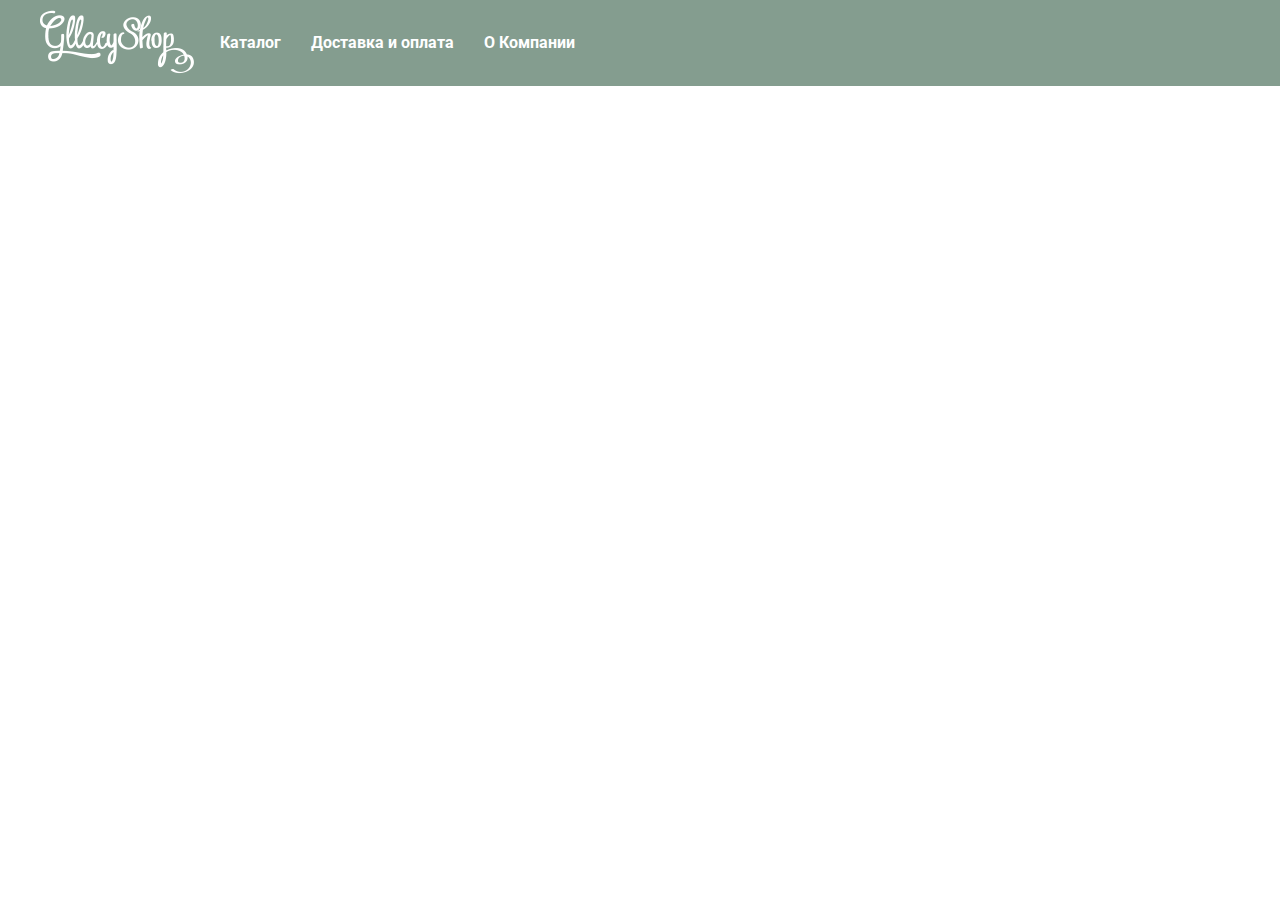
==== index.html @ 0776c91e "Версія 1" ====
<!DOCTYPE html>
<html lang="ru">
<head>
	<meta charset="utf-8">
	<title>HTML Academy: Glacy</title>
	<link href="https://fonts.googleapis.com/css?family=Roboto:400,500,700" rel="stylesheet">
	<link href="css/normalize.css" rel="stylesheet">
	<link rel="stylesheet"  href="css/style.css">
</head>
<body>
	<article class="site-wrapper">
		<h1 class="visually-hidden">Глейси</h1>
		<header class="my-header">
			<div class="container">
				<a class="header-logo">
					<img src="img/logo.png" width="154" height="64" alt="Логотип Glacy">	
				</a>
				<nav class="my-navigation">
					<ul class="site-navigation">
						<li class="navigation-item">
							<a href="">Каталог</a>
						</li>
						<li class="navigation-item">
							<a href="">Доставка и оплата</a>
						</li>
						<li class="navigation-item">
							<a href="">О Компании</a>
						</li>
					</ul>
				</nav>
			</div>				
		</header>
	</article>
</body>
</html>
---- css/style.css ----
body {
	font-family: "Roboto", Arial, sans-serif; 
	font-size: 16px;
	line-height: 22px;
	font-weight: 400;
}
a {
	text-decoration: none;
}
button {
	border: none;
	background: none;
	cursor: pointer;
}
.visually-hidden:not(:focus):not(:active),
input[type="checkbox"].visually-hidden,
input[type="radio"].visually-hidden {
	position: absolute;
	width: 1px;
	height: 1px;
	margin: -1px;
	border: 0;
	padding: 0;
	white-space: nowrap;
	-webkit-clip-path: inset(100%);
	      clip-path: inset(100%);
	clip: rect(0 0 0 0);
	overflow: hidden;
}
.container {
	margin: 0 auto;
	padding: 0 27px;
	max-width: 1200px;
}
.site-wrapper {
	background-color: #849d8f;
	min-width: 1200px
}
.my-header .container {
	position: relative;
	padding: 32px 0;
}
.header-logo img {
	position: absolute;
	left: 0;
	top: 10px;
}
.my-navigation .site-navigation {
	display: flex;
	list-style: none;
	margin: 0;
	margin-left: 180px;
	padding: 0;
}
.navigation-item a {
	font-size: 16px;
	line-height: 18px;
	font-weight: 700;
	color: #ffffff;
}
.navigation-item:not(:last-child) a{
	margin-right: 30px;
}
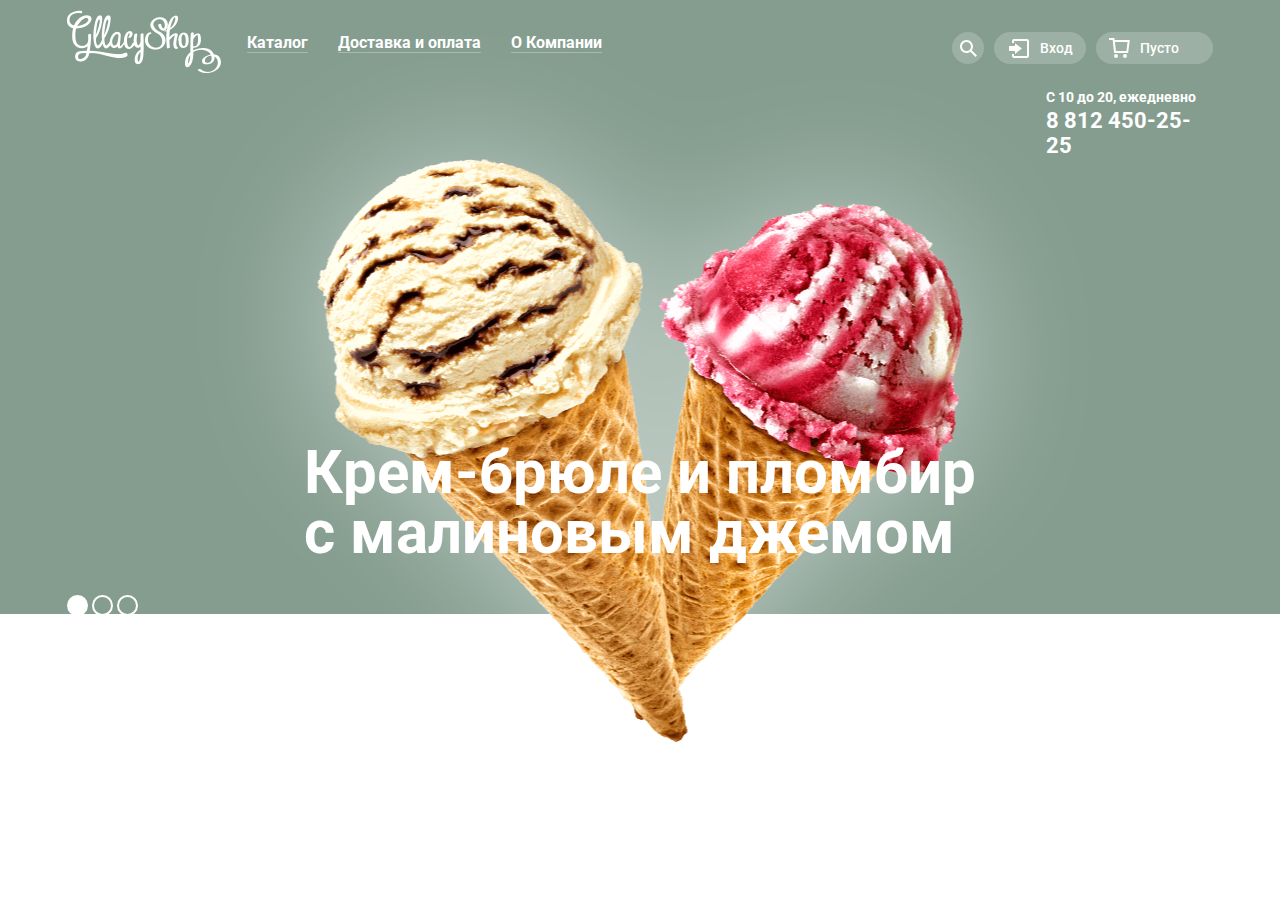
==== commit efaa49b3: "Версія 8" ====
--- a/index.html
+++ b/index.html
@@ -2,23 +2,58 @@
 <html lang="ru">
 <head>
 	<meta charset="utf-8">
-	<title>HTML Academy: Glacy</title>
+	<title>HTML Academy: Gllacy</title>
 	<link href="https://fonts.googleapis.com/css?family=Roboto:400,500,700" rel="stylesheet">
 	<link href="css/normalize.css" rel="stylesheet">
 	<link rel="stylesheet"  href="css/style.css">
 </head>
 <body>
+	<input class="visually-hidden" type="radio" id="slider-1" name="switch" checked="">
+	<input class="visually-hidden" type="radio" id="slider-2" name="switch">
+	<input class="visually-hidden" type="radio" id="slider-3" name="switch">
+	<div class="slider-switches">
+		<div class="container">
+			<div class="wrapper">
+				<div class="slider-controls">
+					<label class="slider-controls-item slider-controls-item-1" for="slider-1">
+					<span class="visually-hidden">Первый</span>	
+					</label>
+					<label class="slider-controls-item slider-controls-item-2" for="slider-2">
+					<span class="visually-hidden">Второй</span>	
+					</label>
+					<label class="slider-controls-item slider-controls-item-3" for="slider-3">
+					<span class="visually-hidden">Третий</span>	
+					</label>
+				</div>
+			</div>
+		</div>
+	</div>
 	<article class="site-wrapper">
 		<h1 class="visually-hidden">Глейси</h1>
 		<header class="my-header">
 			<div class="container">
 				<a class="header-logo">
-					<img src="img/logo.png" width="154" height="64" alt="Логотип Glacy">	
+					<img src="img/logo.png" width="154" height="64" alt="Логотип Gllacy">	
 				</a>
 				<nav class="my-navigation">
 					<ul class="site-navigation">
 						<li class="navigation-item">
 							<a href="">Каталог</a>
+							<ul class="sub-menu">
+								<li class="sub-menu-title">Новинки</li>
+								<li>
+									<a href="">Сливочное</a>
+								</li>
+								<li>
+									<a href="">Щербеты</a>
+								</li>
+								<li>
+									<a href="">Фруктовый лед</a>
+								</li>
+								<li>
+									<a href="">Мелорин</a>
+								</li>
+							</ul>
 						</li>
 						<li class="navigation-item">
 							<a href="">Доставка и оплата</a>
@@ -28,6 +63,81 @@
 						</li>
 					</ul>
 				</nav>
+				<div class="search">
+					<button class="search-button">
+						<svg x="0px" y="0px" width="17px" height="17px" viewBox="0 0 17 17" enable-background="new 0 0 17 17" xml:space="preserve">
+							<g>
+								<path fill="#FFFFFF" d="M16.958,15.527L11.75,10.32C12.533,9.247,13,7.93,13,6.5C13,2.91,10.09,0,6.5,0S0,2.91,0,6.5
+								S2.91,13,6.5,13c1.438,0,2.763-0.473,3.839-1.263l5.205,5.204L16.958,15.527z M6.5,11C4.019,11,2,8.981,2,6.5S4.019,2,6.5,2
+								S11,4.019,11,6.5S8.981,11,6.5,11z"/>
+							</g>
+						</svg>
+					</button>
+					<form class="search-form" action="https://echo.htmlacademy.ru" method="post">
+						<input type="search" name="search" id="search" placeholder="Что ищем?">
+					</form>	
+				</div>
+				<div class="user-enter">
+					<button class="enter-button">
+						<svg x="0px" y="0px" width="21px" height="19px" viewBox="0 0 21 19" enable-background="new 0 0 21 19" xml:space="preserve">
+							<polygon fill="#FFFFFF" points="6,14.875 12.917,9.5 6,4.125 6,7.042 -0.042,7.042 -0.042,11.959 6,11.959"/>
+							<path fill="#FFFFFF" d="M18,0H5C3.9,0,3,0.9,3,2v2h2V2h13v15H5v-2H3v2c0,1.1,0.9,2,2,2h13c1.1,0,2-0.9,2-2V2C20,0.9,19.1,0,18,0z"/>
+						</svg>
+						<span>Вход</span>
+					</button>
+					<form class="enter-form" action="https://echo.htmlacademy.ru" method="post">
+						<p class="form-item">
+							<input type="text" name="user-email" id="user-email" required="">
+							<label for="user-email">Электронная почта</label>
+						</p>
+						<p class="form-item">
+							<input type="password" name="user-password" id="user-password" required="">
+							<label for="user-password">Пароль</label>
+						</p>
+						<div class="authorization">
+							<button type="submit">Войти</button>
+							<p class="auxiliary-links">
+								<a href="">Забыли пароль?</a>
+								<a href="">Новая регистрация</a>
+							</p>
+						</div>
+					</form>
+				</div>
+				<div class="basket">
+					<button>
+						<svg  x="0px" y="0px" width="21px" height="20px" viewBox="0 0 21 20" enable-background="new 0 0 21 20" xml:space="preserve">
+							<g>
+								<path fill="#FFFFFF" d="M5.657,2.031L5.422,0H0v2h3.64l1.5,13h13.988l1.699-12.969H5.657z M17.372,13H6.922L5.888,4.031h12.66
+									L17.372,13z"/>
+								<circle fill="#FFFFFF" cx="6.984" cy="18" r="2"/>
+								<circle fill="#FFFFFF" cx="15.984" cy="18" r="2"/>
+							</g>
+						</svg>
+						<span>Пусто</span>
+					</button>
+				</div>
+			</div>
+			<div class="slider">
+				<div class="container">
+					<ul class="slider-list">
+						<li class="slider-item">
+							<div class="contacts">
+								<p>С 10 до 20, ежедневно</p>
+								<span>8 812 450-25-25</span>
+							</div>
+							<img src="img/ice-1.png" width="647" height="584" alt="Мороженое">
+							<h2>
+								Крем-брюле и пломбир с малиновым джемом
+							</h2>
+						</li>
+						<li class="slider-item">
+							
+						</li>
+						<li class="slider-item">
+							
+						</li>
+					</ul>
+				</div>
 			</div>				
 		</header>
 	</article>
--- a/css/style.css
+++ b/css/style.css
@@ -8,9 +8,13 @@
 	text-decoration: none;
 }
 button {
+	font-family: "Roboto", Arial, sans-serif;
 	border: none;
 	background: none;
 	cursor: pointer;
+}
+input {
+	font-family: "Roboto", Arial, sans-serif;
 }
 .visually-hidden:not(:focus):not(:active),
 input[type="checkbox"].visually-hidden,
@@ -28,8 +32,10 @@
 	overflow: hidden;
 }
 .container {
+	position: relative;
 	margin: 0 auto;
 	padding: 0 27px;
+	box-sizing: border-box;
 	max-width: 1200px;
 }
 .site-wrapper {
@@ -37,12 +43,13 @@
 	min-width: 1200px
 }
 .my-header .container {
-	position: relative;
-	padding: 32px 0;
+	display: flex;
+	position: relative;
+	padding-top: 32px;
 }
 .header-logo img {
 	position: absolute;
-	left: 0;
+	left: 27px;
 	top: 10px;
 }
 .my-navigation .site-navigation {
@@ -52,12 +59,408 @@
 	margin-left: 180px;
 	padding: 0;
 }
-.navigation-item a {
+ .site-navigation .navigation-item {
+ 	position: relative;
+ 	padding-bottom: 10px;
+ } 
+.navigation-item > a {
 	font-size: 16px;
 	line-height: 18px;
 	font-weight: 700;
 	color: #ffffff;
-}
-.navigation-item:not(:last-child) a{
+	border-bottom: 1px solid #a5baae
+}
+.navigation-item > a.active {
+	border-bottom: none;
+}
+.navigation-item:not(:last-child) a {
 	margin-right: 30px;
+}
+.navigation-item:hover > a {
+	padding: 5px;
+	color: #333333;
+	background-color: #f7f6f3;
+	border-radius: 15px;
+	border: none;
+}
+.navigation-item:not(:last-child):hover a,
+.navigation-item:not(:last-child):active a  {
+	margin-right: 20px;
+}
+.navigation-item > a:active {
+	padding: 5px;
+	color: #333333;
+	background-color: #f7f6f3;
+	border-radius: 15px;
+	box-shadow: inset 0 2px 0 0 #696969;
+} 
+.navigation-item  a.active {
+	color: #ffffff;
+	background-color: #d07058;
+	border-radius: 15px;
+	padding: 5px;	
+}
+.site-navigation .navigation-item:hover .sub-menu {
+	display: block;
+}
+.my-navigation .sub-menu {
+	display: none;
+	position: absolute;
+    left: -18px;
+    top: 30px;
+	margin: 0;
+	padding: 13px 0;
+	box-sizing: border-box;
+	font-size: 14px;
+	line-height: 16px;
+	list-style: none;
+	width: 144px;
+	background-color: #f8f7f4;
+	border-radius: 5px;
+	box-shadow: 0 20px 20px 0 rgba(0, 0, 0, 0.4);
+	z-index: 2;
+}
+.my-navigation .sub-menu-title {
+	margin: 0 6px;
+	padding-left: 15px;
+	padding-bottom: 12px;
+	font-weight: 700;
+	border-bottom: 1px solid #d1d0ce;
+}
+.my-navigation .sub-menu a {
+	display: block;
+	margin: 0;
+	padding: 6px 0 6px 21px;
+	color: #000000;
+}
+.sub-menu li:not(.sub-menu-title):hover {
+	background-color: #fbded7;
+}
+.sub-menu li:not(.sub-menu-title):active {
+	background-color: #f6b5a5;
+}
+.sub-menu li.active,
+.sub-menu li.active:hover,
+.sub-menu li.active:active {
+	background-color: #d07058;
+	border-bottom: none;
+}
+.navigation-item:not(:last-child) a.active{
+	margin-right: 25px;
+	margin-left: -5px;
+}
+.sub-menu .active a {
+	color: #ffffff;
+}
+.my-header .search {
+	margin-left: auto;
+	position: relative;
+	padding-left: 15px;
+	padding-bottom: 10px;
+	cursor: pointer;
+}
+.search .search-button {
+	display: flex;
+	width: 32px;
+	height: 32px;
+    background-color: rgba(255, 255, 255, 0.2);
+	border-radius: 50%;
+	cursor: pointer;
+}
+.search:hover .search-button {
+	background-color: #f8f7f4;
+}
+.search-button svg {
+	display: block;
+	margin: auto;
+}
+.search:hover path {
+	fill: #000000;
+}
+.search .search-form {
+	display: none;
+	position: absolute;
+    top: 36px;
+    left: -294px;
+	width: 341px;
+	padding: 20px 15px;
+	box-sizing: border-box;
+	background-color: #f8f7f4;
+	border-radius: 5px;
+	box-shadow: 0 20px 20px 0 rgba(0, 0, 0, 0.4);
+	z-index: 2;
+}
+.search-form input {
+	font-family: "Roboto", Arial, sans-serif; 
+	font-size: 14px;
+	line-height: 24px;
+	font-weight: 400;
+	width: 100%;
+	height: 44px;
+	padding: 0 15px;
+	border: 1px solid #d3d3d2;
+	border-radius: 5px;
+}
+.search:hover .search-form {
+	display: block;
+}
+.my-header .user-enter {
+	position: relative;
+	margin-left: 10px;
+}
+.user-enter .enter-button {
+	padding: 0;
+	margin: 0;
+	padding-left: 37px;
+	padding-right: 5px;
+	box-sizing: border-box;
+	min-width: 92px;
+	max-width: 180px;
+	min-height: 32px;
+    background-color: rgba(255, 255, 255, 0.2);
+	border-radius: 20px; 
+	position: relative;
+}
+.enter-button svg {
+	position: absolute;
+	top: 7px;
+	left: 15px;
+}
+.enter-button span {
+	display: block;
+	font-size: 14px;
+	line-height: 16px;
+	font-weight: 500;
+	color: #ffffff;
+}
+.user-enter:hover .enter-button {
+	background-color: #f8f7f4;
+}
+.user-enter:hover path,
+.user-enter:hover polygon {
+	fill: #000000;
+}
+.user-enter:hover span {
+	color: #000000;
+}
+.user-enter .enter-form {
+	display: none;
+	width: 277px;
+	padding: 20px 17px 20px 19px;
+	box-sizing: border-box;
+	background-color: #f8f7f4;
+	border-radius: 5px;
+	box-shadow: 0 20px 20px 0 rgba(0, 0, 0, 0.4);
+	position: absolute;
+	top: 36px;
+    left: -185px;
+    z-index: 2;
+}
+.user-enter:hover .enter-form {
+	display: block;
+}
+.enter-form label,
+.enter-form input {
+	font-family: "Roboto", Arial, sans-serif; 
+	font-size: 14px;
+	line-height: 24px;
+	font-weight: 400;
+}
+.enter-form .form-item {
+	position: relative;
+	margin: 0;
+}
+.enter-form input {
+	width: 100%;
+	height: 44px;
+	padding-left: 15px;
+	padding-right: 10px;
+	box-sizing: border-box;
+	border: 1px solid #d3d3d2;
+	border-radius: 5px;
+}
+.enter-form .box {
+	position: relative;
+}
+.form-item label {
+	position: absolute;
+	color: #999999;
+	top: 10px;
+	left: 15px;
+	transition: 0.2s ease all;
+}
+.user-enter input:focus +  label,
+.user-enter input:valid +  label {
+	transform: translateY(-32px);
+	font-size: 12px;
+	color: #485798;
+}
+.enter-form input[type="text"] {
+	margin-bottom: 20px;
+}
+.enter-form .authorization {
+	display: flex;
+	justify-content: space-between;
+	flex-wrap: wrap;
+	margin-top: 20px;
+}
+.authorization button {
+	min-width: 100px;
+	padding: 11px 5px;
+	font-size: 18px;
+	line-height: 24px;
+	font-weight: 700;
+	color: #ffffff;
+	background-image:
+		linear-gradient(90deg, rgb(231,74,53) 0%, rgb(242,104,67) 100%);
+	border-radius: 25px;	
+}
+.authorization button:hover {
+	background-image: none;
+	background-color: #ed715f;
+	box-shadow: inset 0px -2px 0px 0px #ac1000;
+}
+.authorization button:active {
+	background-image: 
+		linear-gradient( 90deg, rgb(242,104,67) 0%, rgb(231,74,53) 100%);
+		box-shadow: inset 0px 2px 0px 0px #ac1000;
+}
+.authorization .auxiliary-links {
+	margin: 0;
+	margin-left: 5px;
+	display: flex;
+	flex-direction: column;
+	align-self: center;
+}
+.auxiliary-links a {
+	display: block;
+	align-self: center;
+	font-size: 13px;
+	line-height: 15px;
+	color: #323232;
+	border-bottom: 1px solid #b2b2b2;
+}
+.auxiliary-links a:first-child {
+	margin-bottom: 9px;
+	margin-right: 17px;
+}
+.auxiliary-links a:hover,
+.auxiliary-links a:active {
+	color: #e84d37;
+	border-color: #f9cdc4;
+}
+.my-header .basket {
+	margin-left: 10px;
+}
+.basket button {
+	position: relative;
+	min-width: 117px;
+	padding: 8px 0;
+	padding-left: 10px;
+	background-color: rgba(255, 255, 255, 0.2);
+	border-radius: 20px;
+	font-size: 14px;
+	font-weight: 500;
+	color: #ffffff;
+	line-height: 16px;
+}
+.basket:hover button {
+	background-color: #ffffff;
+	color: #000000;
+}
+.basket svg {
+	position: absolute;
+	top: 6px;
+    left: 13px;
+}
+.basket:hover path,
+.basket:hover circle {
+	fill: #000000;
+}
+.slider-switches {
+	position: relative;
+}
+.slider-switches .wrapper {
+	position: absolute;
+	top: 595px;
+	z-index: 2;
+}
+.slider-controls label {
+	position: relative;
+	display: inline-block;
+	width: 21px;
+	height: 21px;
+	border: 2px solid #ffffff;
+	box-sizing: border-box;
+	border-radius: 50%;
+	cursor: pointer;
+}
+#slider-1:checked ~ .slider-switches .slider-controls-item-1 {
+	background-color: #ffffff;
+}
+#slider-2:checked ~ .slider-switches .slider-controls-item-2 {
+	background-color: #ffffff;
+}
+#slider-3:checked ~ .slider-switches .slider-controls-item-3 {
+	background-color: #ffffff;
+}
+#slider-2:checked  ~ .site-wrapper {
+	background-color: #8d9bab;
+}
+#slider-3:checked  ~ .site-wrapper {
+	background-color: #a7958e;
+}
+.my-header .slider {
+	min-height: 540px;
+}
+.slider .container {
+	padding-top: 0;
+	padding-bottom: 0;
+}
+.slider .slider-list {
+	padding: 0;
+	list-style: none;
+}
+ .slider-list .slider-item {
+ 	display: none;
+ 	position: relative;
+ 	width: 1146px; 
+}
+ #slider-1:checked ~ .site-wrapper .slider-item {
+	display: block;
+}
+.slider-item .contacts {
+	width: 167px;
+	margin-left: auto;
+}
+.contacts p {
+	margin: 0;
+	margin-bottom: 5px;
+	font-size: 14px;
+	line-height: 14px;
+	color: #ffffff;
+	font-weight: 700;
+}
+.contacts span {
+	font-size: 22px;
+	line-height: 24px;
+	color: #ffffff;
+	font-weight: 700;
+}
+.slider-item img {
+	position: absolute;
+    left: 50%;
+    transform: translateX(-50%);
+    filter: drop-shadow(0 0 70px rgba(255, 255, 255, 0.5));
+    z-index: 1;
+}
+.slider-item h2 {
+    position: absolute;
+    top: 303px;
+    padding: 0 237px;
+    font-size: 60px;
+    line-height: 60px;
+    font-weight: 700;
+    color: #ffffff;
+    z-index: 2;
 }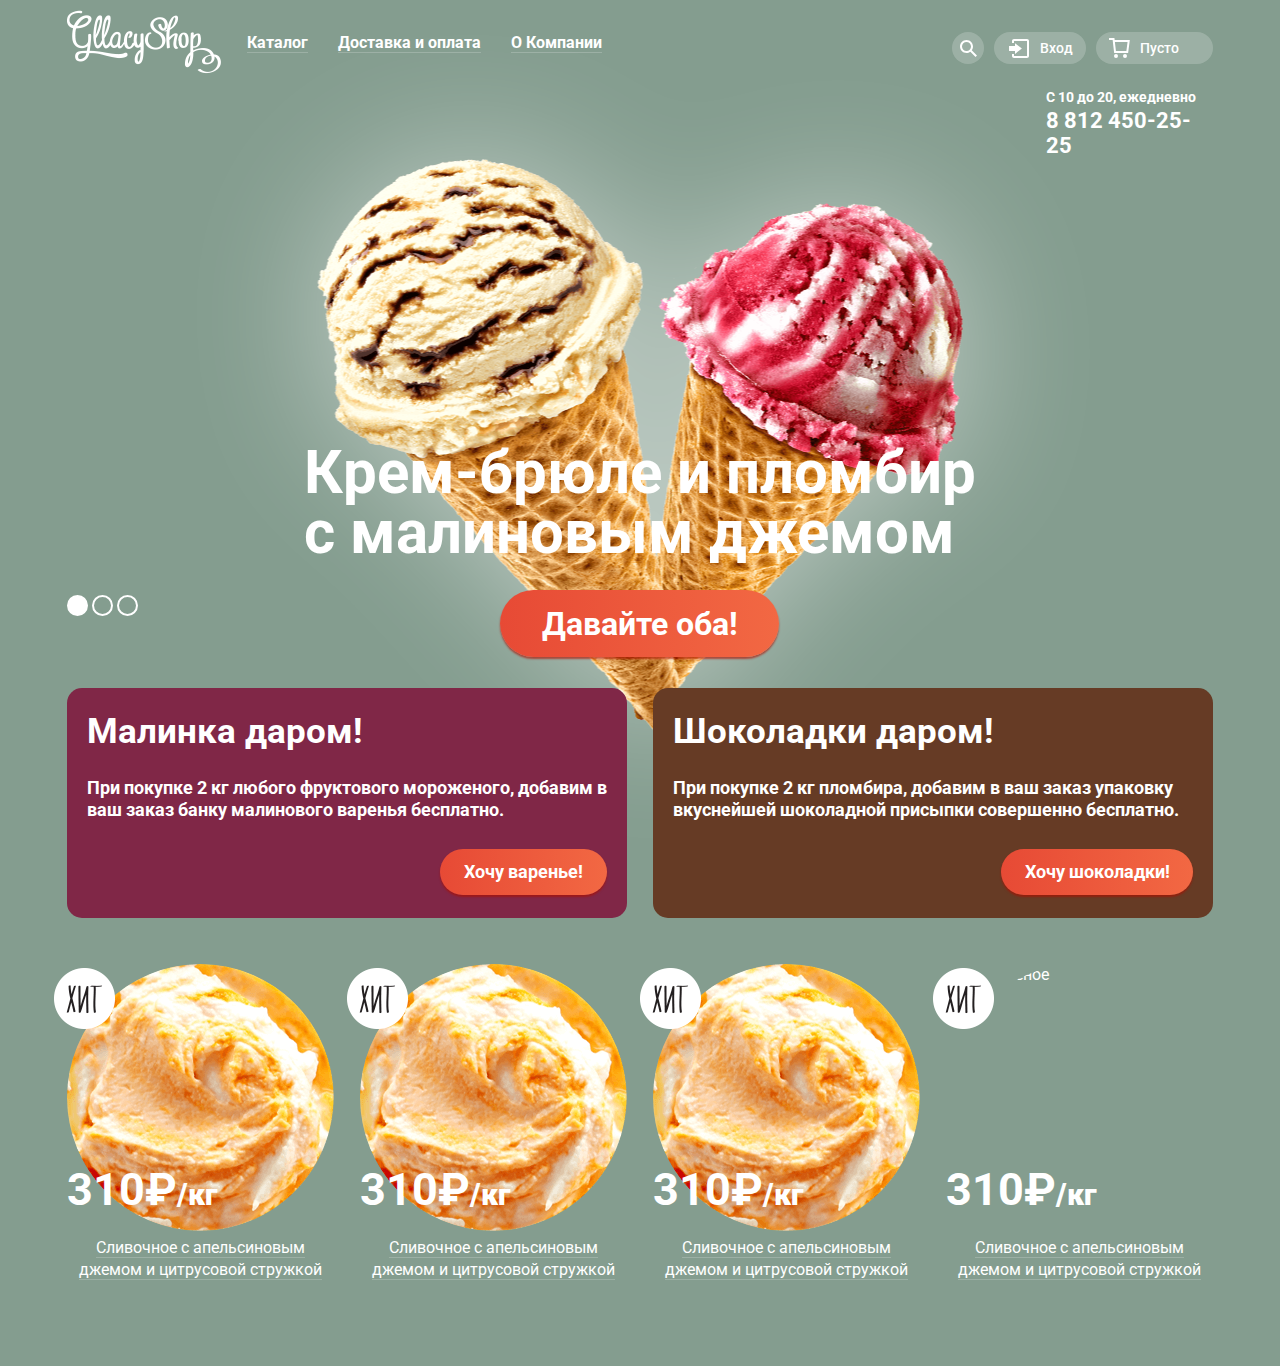
==== commit 9e3aaf50: "Версія 10" ====
--- a/index.html
+++ b/index.html
@@ -129,17 +129,102 @@
 							<h2>
 								Крем-брюле и пломбир с малиновым джемом
 							</h2>
+							<a href="">Давайте оба!</a>
 						</li>
 						<li class="slider-item">
-							
+							<div class="contacts">
+								<p>С 10 до 20, ежедневно</p>
+								<span>8 812 450-25-25</span>
+							</div>
+							<img src="img/ice-2.png" width="644" height="582" alt="Мороженое">
+							<h2>
+								Шоколадный пломбир <span class="title-bottom">и лимонный сорбет</span>
+							</h2>
+							<a href="">Давайте оба!</a>
 						</li>
 						<li class="slider-item">
-							
+							<div class="contacts">
+								<p>С 10 до 20, ежедневно</p>
+								<span>8 812 450-25-25</span>
+							</div>
+							<img src="img/ice-3.png" width="639" height="582" alt="Мороженое">
+							<h2>
+								<span class="title-top">Пломбир с помадкой</span> и клубничный щербет
+							</h2>
+							<a href="">Давайте оба!</a>
 						</li>
 					</ul>
 				</div>
 			</div>				
 		</header>
+		<section class="action">
+			<div class="container">
+				<h2 class="visually-hidden">Акционные предложения</h2>
+				<ul class="action-list">
+					<li class="action-item">
+						<h3>Малинка даром!</h3>
+						<p>
+							При покупке 2 кг любого фруктового мороженого, добавим в ваш заказ банку малинового варенья бесплатно.
+						</p>
+						<a href="">Хочу варенье!</a>
+					</li>
+					<li class="action-item">
+						<h3>Шоколадки даром!</h3>
+						<p>
+							При покупке 2 кг пломбира, добавим в ваш заказ упаковку вкуснейшей шоколадной присыпки совершенно бесплатно.
+						</p>
+						<a href="">Хочу шоколадки!</a>
+					</li>
+				</ul>
+			</div>
+		</section>
+		<section class="popular-goods">
+			<div class="container">
+				<h2 class="visually-hidden">Наиболее популярное мороженое</h2>
+				<ul class="ice-list">
+					<li class="ice-item">
+						<div class="ice-item-container hit">
+							<img src="img/ice-cream-1.png" width="267" height="267" alt="Мороженое">
+							<span class="ice-priсe">310&#8381;<b>/кг</b></span>
+							<div class="ice-description">
+								<a href="">Сливочное с апельсиновым джемом и цитрусовой стружкой</a>
+							</div>
+							<a class="fast-browsing" href="">Быстрый просмотр</a>
+						</div>
+					</li>
+					<li class="ice-item">
+						<div class="ice-item-container hit">
+							<img src="img/ice-cream-1.png" width="267" height="267" alt="Мороженое">
+							<span class="ice-priсe">310&#8381;<b>/кг</b></span>
+							<div class="ice-description">
+								<a href="">Сливочное с апельсиновым джемом и цитрусовой стружкой</a>
+							</div>
+							<a class="fast-browsing" href="">Быстрый просмотр</a>
+						</div>
+					</li>
+					<li class="ice-item">
+						<div class="ice-item-container hit">
+							<img src="img/ice-cream-1.png" width="267" height="267" alt="Мороженое">
+							<span class="ice-priсe">310&#8381;<b>/кг</b></span>
+							<div class="ice-description">
+								<a href="">Сливочное с апельсиновым джемом и цитрусовой стружкой</a>
+							</div>
+							<a class="fast-browsing" href="">Быстрый просмотр</a>
+						</div>
+					</li>
+					<li class="ice-item">
+						<div class="ice-item-container hit">
+							<img src="img/you.jpg" width="267" height="267" alt="Мороженое">
+							<span class="ice-priсe">310&#8381;<b>/кг</b></span>
+							<div class="ice-description">
+								<a href="">Сливочное с апельсиновым джемом и цитрусовой стружкой</a>
+							</div>
+							<a class="fast-browsing" href="">Быстрый просмотр</a>
+						</div>
+					</li>
+				</ul>
+			</div>
+		</section>
 	</article>
 </body>
 </html>--- a/css/style.css
+++ b/css/style.css
@@ -68,7 +68,7 @@
 	line-height: 18px;
 	font-weight: 700;
 	color: #ffffff;
-	border-bottom: 1px solid #a5baae
+	border-bottom: 1px solid rgba(255, 255, 255, 0.2);
 }
 .navigation-item > a.active {
 	border-bottom: none;
@@ -311,8 +311,7 @@
 	line-height: 24px;
 	font-weight: 700;
 	color: #ffffff;
-	background-image:
-		linear-gradient(90deg, rgb(231,74,53) 0%, rgb(242,104,67) 100%);
+	background-image: linear-gradient(90deg, rgb(231,74,53) 0%, rgb(242,104,67) 100%);
 	border-radius: 25px;	
 }
 .authorization button:hover {
@@ -321,9 +320,8 @@
 	box-shadow: inset 0px -2px 0px 0px #ac1000;
 }
 .authorization button:active {
-	background-image: 
-		linear-gradient( 90deg, rgb(242,104,67) 0%, rgb(231,74,53) 100%);
-		box-shadow: inset 0px 2px 0px 0px #ac1000;
+	background-image: linear-gradient( 90deg, rgb(242,104,67) 0%, rgb(231,74,53) 100%);
+	box-shadow: inset 0px 2px 0px 0px #ac1000;
 }
 .authorization .auxiliary-links {
 	margin: 0;
@@ -395,6 +393,9 @@
 	border-radius: 50%;
 	cursor: pointer;
 }
+.slider-controls label:hover {
+	background-color: rgba(248, 247, 244, 0.4);
+}
 #slider-1:checked ~ .slider-switches .slider-controls-item-1 {
 	background-color: #ffffff;
 }
@@ -426,7 +427,13 @@
  	position: relative;
  	width: 1146px; 
 }
- #slider-1:checked ~ .site-wrapper .slider-item {
+ #slider-1:checked ~ .site-wrapper .slider-item:nth-child(1) {
+	display: block;
+}
+#slider-2:checked ~ .site-wrapper .slider-item:nth-child(2) {
+	display: block;
+}
+#slider-3:checked ~ .site-wrapper .slider-item:nth-child(3) {
 	display: block;
 }
 .slider-item .contacts {
@@ -463,4 +470,198 @@
     font-weight: 700;
     color: #ffffff;
     z-index: 2;
-}+}
+.slider-item a {
+	position: absolute;
+    left: 50%;
+    top: 500px;
+    margin-left: -140px;
+    padding: 11.5px 41.5px;
+    font-size: 32px;
+    line-height: 44px;
+    font-weight: 700;
+    color: #ffffff;
+    background-image: linear-gradient( 90deg, rgb(231,74,53) 0%, rgb(242,104,67) 100%);
+    box-shadow: 0px 2px 2px 0px rgba(172, 16, 0, 0.64);
+    border-radius: 35px;
+    z-index: 2;
+}
+.slider-item a:hover {
+	background-image: none;
+	background-color: #ed715f;
+	box-shadow: inset 0px -2px 0px 0px #ac1000;
+}
+.slider-item a:active {
+	background-image: linear-gradient( 90deg, rgb(242,104,67) 0%, rgb(231,74,53) 100%);
+	box-shadow: inset 0px 2px 0px 0px #ac1000;
+}
+.slider-item:nth-child(2) .title-bottom {
+	padding: 0 38px;
+}
+.slider-item:nth-child(3) .title-top {
+	padding: 0 15px;
+}
+.action .container {
+	position: relative;
+}
+.action .action-list {
+	display: flex;
+	justify-content: space-between;
+	list-style: none;
+	padding: 0;
+	margin: 0;
+	margin-top: 74px;
+}
+.action-list .action-item {
+	width: 560px;
+	min-height: 229px;
+	border-radius: 15px;
+	padding: 23px 20px;
+	box-sizing: border-box;
+	display: flex;
+	flex-direction: column;
+}
+.action-list .action-item:first-child {
+	background-image: url(../img/action-1.jpg);
+	background-color: #802747;
+	background-size: cover;
+	z-index: 2
+}
+.action-list .action-item:last-child {
+	background-image: url(../img/action-2.jpg);
+	background-color: #663b25;
+	background-size: cover;
+	z-index: 2;
+}
+.action-item h3 {
+	margin: 0;
+	font-size: 35px;
+	line-height: 41px;
+	color: #ffffff;
+}
+.action-item p {
+	margin: 0;
+	margin-top: 25px;
+	margin-bottom: 28px;
+	font-size: 18px;
+	line-height: 22px;
+	color: #ffffff;
+	font-weight: 700;
+}
+.action-item a {
+	font-size: 18px;
+	line-height: 24px;
+	font-weight: 700;
+	color: #ffffff;
+	min-width: 120px;
+	max-width: 280px;
+	padding: 11px 23.5px;
+	background-image: linear-gradient(90deg, rgb(231,74,53) 0%, rgb(242,104,67) 100%);
+	box-shadow: 0px 2px 2px 0px rgba(172, 16, 0, 0.64);
+	border-radius: 25px;
+	align-self: flex-end;
+}
+.action-item a:hover {
+	background-image: none;
+	background-color: #ed715f;
+	box-shadow: inset 0px -2px 0px 0px #ac1000;
+}
+.action-item a:active {
+	background-image: linear-gradient( 90deg, rgb(242,104,67) 0%, rgb(231,74,53) 100%);
+	box-shadow: inset 0px 2px 0px 0px #ac1000;
+}
+.popular-goods {
+	margin-top: 40px;
+}
+.popular-goods .ice-list {
+	margin: 0;
+	padding: 0;
+	list-style: none;
+	display: flex;
+	flex-wrap: wrap;
+}
+.ice-list .ice-item {
+	position: relative;
+    width: 267px;
+    min-height: 322px;
+    color: #ffffff;
+}
+.ice-list .ice-item:not(:nth-child(4n+4)) {
+	margin-right: 26px;
+}
+.ice-item .ice-item-container {
+	position: absolute;
+	left: -13px;
+	display: flex;
+	flex-direction: column;
+    width: 293px;
+    min-height: 408px;
+    padding: 0 13px;
+    padding-top: 6px;
+    padding-bottom: 20px;
+    box-sizing: border-box;
+    color: #ffffff;
+    border-radius: 5px;
+    z-index: 2;
+}
+.ice-item .ice-item-container:hover {
+	z-index: 3;
+	background-color: rgba(248, 247, 244, 0.2);
+	box-shadow: 0px 20px 20px 0px rgba(0, 0, 0, 0.4);
+}
+.ice-item-container img {
+	width: 267px;
+	height: 267px;
+	border-radius: 50%;
+}
+.ice-item-container .ice-priсe {
+	display: block;
+	font-size: 45px;
+	line-height: 45px;
+	font-weight: 700;
+	margin-top: -64px;
+}
+.ice-priсe b {
+	font-size: 30px;
+	line-height: 45px;
+}
+.ice-item-container .ice-description {
+	margin-top: 20px;
+	margin-bottom: 15px;
+	text-align: center;
+	color: #ffffff;
+}
+.ice-description a {
+	color: #ffffff;
+	border-bottom: 1px solid rgba(255, 255, 255, 0.2);
+}
+.ice-item-container .fast-browsing {
+	display: none;
+	align-self: center;
+	font-size: 18px;
+	line-height: 24px;
+	font-weight: 700;
+	max-width: 250px;
+	padding: 10.5px 16.5px;
+	box-sizing: border-box;
+	color: #ffffff;
+	background-image: linear-gradient(90deg, rgb(231,74,53) 0%, rgb(242,104,67) 100%);
+    box-shadow: 0px 2px 2px 0px rgba(172, 16, 0, 0.64);
+    border-radius: 25px;
+}
+.ice-item-container:hover .fast-browsing {
+	display: block;
+}
+.popular-goods .hit {
+	position: relative;
+}
+.popular-goods .hit::before {
+	content: "";
+	position: absolute;
+	top: 10px;
+	left: 0;
+	width: 70px;
+	height: 70px;
+	background-image: url(../img/hit.png);
+	background-repeat: no-repeat;
+}
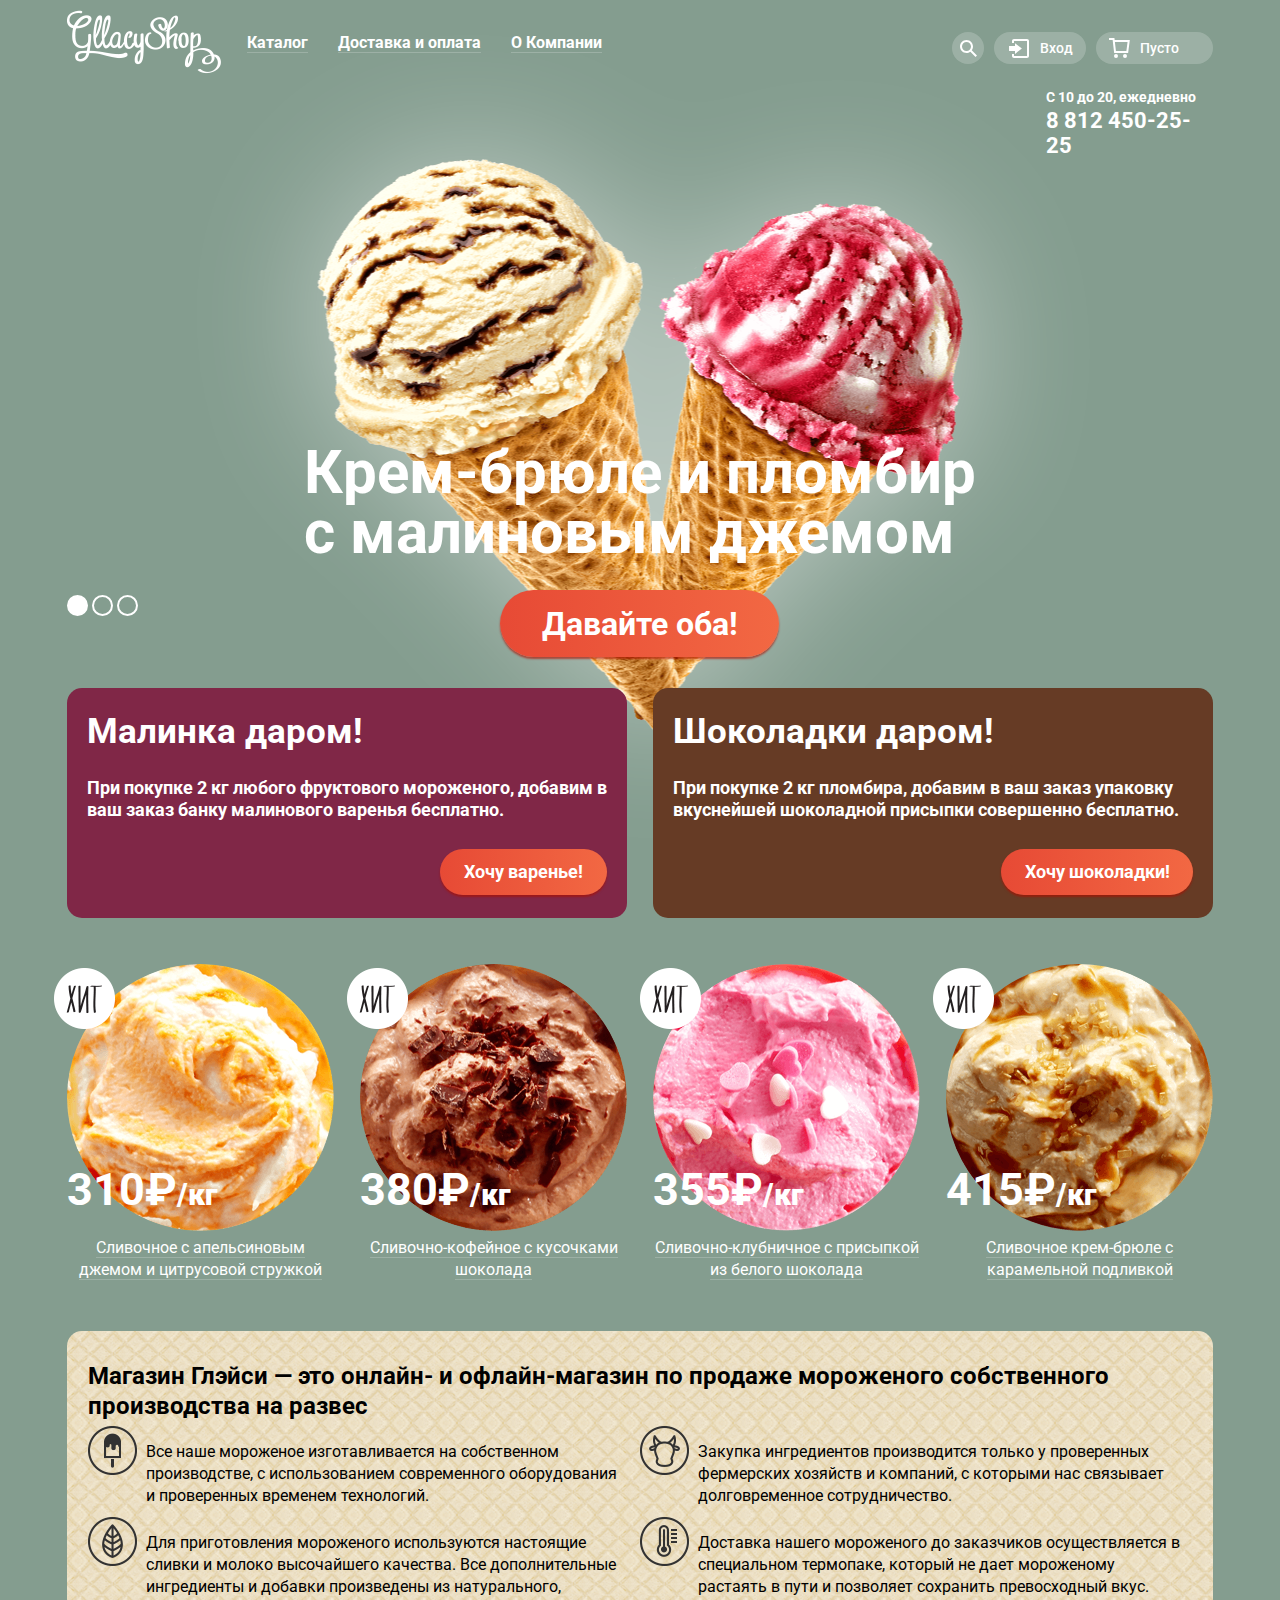
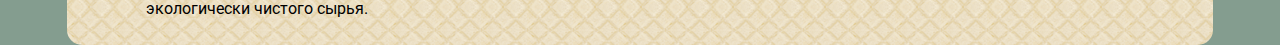
==== commit 999d9475: "Версія 11" ====
--- a/index.html
+++ b/index.html
@@ -187,42 +187,73 @@
 							<img src="img/ice-cream-1.png" width="267" height="267" alt="Мороженое">
 							<span class="ice-priсe">310&#8381;<b>/кг</b></span>
 							<div class="ice-description">
-								<a href="">Сливочное с апельсиновым джемом и цитрусовой стружкой</a>
-							</div>
-							<a class="fast-browsing" href="">Быстрый просмотр</a>
-						</div>
-					</li>
-					<li class="ice-item">
-						<div class="ice-item-container hit">
-							<img src="img/ice-cream-1.png" width="267" height="267" alt="Мороженое">
-							<span class="ice-priсe">310&#8381;<b>/кг</b></span>
-							<div class="ice-description">
-								<a href="">Сливочное с апельсиновым джемом и цитрусовой стружкой</a>
-							</div>
-							<a class="fast-browsing" href="">Быстрый просмотр</a>
-						</div>
-					</li>
-					<li class="ice-item">
-						<div class="ice-item-container hit">
-							<img src="img/ice-cream-1.png" width="267" height="267" alt="Мороженое">
-							<span class="ice-priсe">310&#8381;<b>/кг</b></span>
-							<div class="ice-description">
-								<a href="">Сливочное с апельсиновым джемом и цитрусовой стружкой</a>
-							</div>
-							<a class="fast-browsing" href="">Быстрый просмотр</a>
-						</div>
-					</li>
-					<li class="ice-item">
-						<div class="ice-item-container hit">
-							<img src="img/you.jpg" width="267" height="267" alt="Мороженое">
-							<span class="ice-priсe">310&#8381;<b>/кг</b></span>
-							<div class="ice-description">
-								<a href="">Сливочное с апельсиновым джемом и цитрусовой стружкой</a>
+								<a href="">
+									Сливочное с апельсиновым джемом и цитрусовой стружкой
+								</a>
+							</div>
+							<a class="fast-browsing" href="">Быстрый просмотр</a>
+						</div>
+					</li>
+					<li class="ice-item">
+						<div class="ice-item-container hit">
+							<img src="img/ice-cream-2.png" width="267" height="267" alt="Мороженое">
+							<span class="ice-priсe">380&#8381;<b>/кг</b></span>
+							<div class="ice-description">
+								<a href="">
+									Сливочно-кофейное с кусочками шоколада
+								</a>
+							</div>
+							<a class="fast-browsing" href="">Быстрый просмотр</a>
+						</div>
+					</li>
+					<li class="ice-item">
+						<div class="ice-item-container hit">
+							<img src="img/ice-cream-3.png" width="267" height="267" alt="Мороженое">
+							<span class="ice-priсe">355&#8381;<b>/кг</b></span>
+							<div class="ice-description">
+								<a href="">
+									Сливочно-клубничное с присыпкой из белого шоколада
+								</a>
+							</div>
+							<a class="fast-browsing" href="">Быстрый просмотр</a>
+						</div>
+					</li>
+					<li class="ice-item">
+						<div class="ice-item-container hit">
+							<img src="img/ice-cream-4.png" width="267" height="267" alt="Мороженое">
+							<span class="ice-priсe">415&#8381;<b>/кг</b></span>
+							<div class="ice-description">
+								<a href="">
+									Сливочное крем-брюле с карамельной подливкой
+								</a>
 							</div>
 							<a class="fast-browsing" href="">Быстрый просмотр</a>
 						</div>
 					</li>
 				</ul>
+			</div>
+		</section>
+		<section class="about-us">
+			<div class="container">
+				<div class="about-us-wpapper">
+					<h2>
+						Магазин Глэйси — это онлайн- и офлайн-магазин по продаже мороженого собственного производства на развес
+					</h2>
+					<div class="about-us-description">
+						<p>
+							Все наше мороженое изготавливается на собственном производстве, с использованием современного оборудования и проверенных временем технологий.
+						</p>
+						<p>
+							Закупка ингредиентов  производится только у проверенных фермерских хозяйств и компаний, с которыми нас связывает долговременное сотрудничество.
+						</p>
+						<p>
+							Для приготовления мороженого используются настоящие сливки и молоко высочайшего качества. Все дополнительные ингредиенты и добавки произведены из натурального, экологически чистого сырья. 
+						</p>
+						<p>
+							Доставка нашего мороженого до заказчиков осуществляется в специальном термопаке, который не дает мороженому растаять в пути и позволяет сохранить превосходный вкус.
+						</p>
+					</div>
+				</div>
 			</div>
 		</section>
 	</article>
--- a/css/style.css
+++ b/css/style.css
@@ -649,6 +649,15 @@
     box-shadow: 0px 2px 2px 0px rgba(172, 16, 0, 0.64);
     border-radius: 25px;
 }
+.ice-item-container .fast-browsing:hover {
+	background-image: none;
+	background-color: #ed715f;
+	box-shadow: inset 0px -2px 0px 0px #ac1000;
+}
+.ice-item-container .fast-browsing:active {
+	background-image: linear-gradient( 90deg, rgb(242,104,67) 0%, rgb(231,74,53) 100%);
+	box-shadow: inset 0px 2px 0px 0px #ac1000;
+}
 .ice-item-container:hover .fast-browsing {
 	display: block;
 }
@@ -665,3 +674,72 @@
 	background-image: url(../img/hit.png);
 	background-repeat: no-repeat;
 }
+.about-us {
+	margin-top: -35px;
+}
+.about-us .about-us-wpapper {
+	min-height: 310px;
+	padding: 30px 33px 0 21px;
+	box-sizing: border-box;
+	background-color: #e1cea4;
+	background-image: url(../img/pattern-1.png);
+	border-radius: 15px;
+}
+.about-us-wpapper h2 {
+	margin: 0;
+	margin-bottom: 20px;
+	font-size: 24px;
+	line-height: 30px;
+}
+.about-us-wpapper .about-us-description {
+	display: flex;
+	justify-content: space-between;
+	align-items: flex-start;
+	flex-wrap: wrap;
+}
+.about-us-description p {
+	position: relative;
+	width: 540px;
+	margin: 0;
+	margin-bottom: 25px;
+	padding-left: 58px;
+	box-sizing: border-box;
+}
+.about-us-description p:first-child::before {
+	content: "";
+	background-image: url(../img/description-icon-1.png);
+	position: absolute;
+	top: -15px;
+	left: 0;
+	width: 49px;
+	height: 49px;
+}
+.about-us-description p:nth-child(2)::before {
+	content: "";
+	background-image: url(../img/description-icon-2.png);
+	position: absolute;
+	top: -15px;
+	left: 0;
+	width: 49px;
+	height: 49px;
+}
+.about-us-description p:nth-child(3)::before {
+	content: "";
+	background-image: url(../img/description-icon-3.png);
+	position: absolute;
+	top: -15px;
+	left: 0;
+	width: 49px;
+	height: 49px;
+}
+.about-us-description p:last-child::before {
+	content: "";
+	background-image: url(../img/description-icon-4.png);
+	position: absolute;
+	top: -15px;
+	left: 0;
+	width: 49px;
+	height: 49px;
+}
+
+
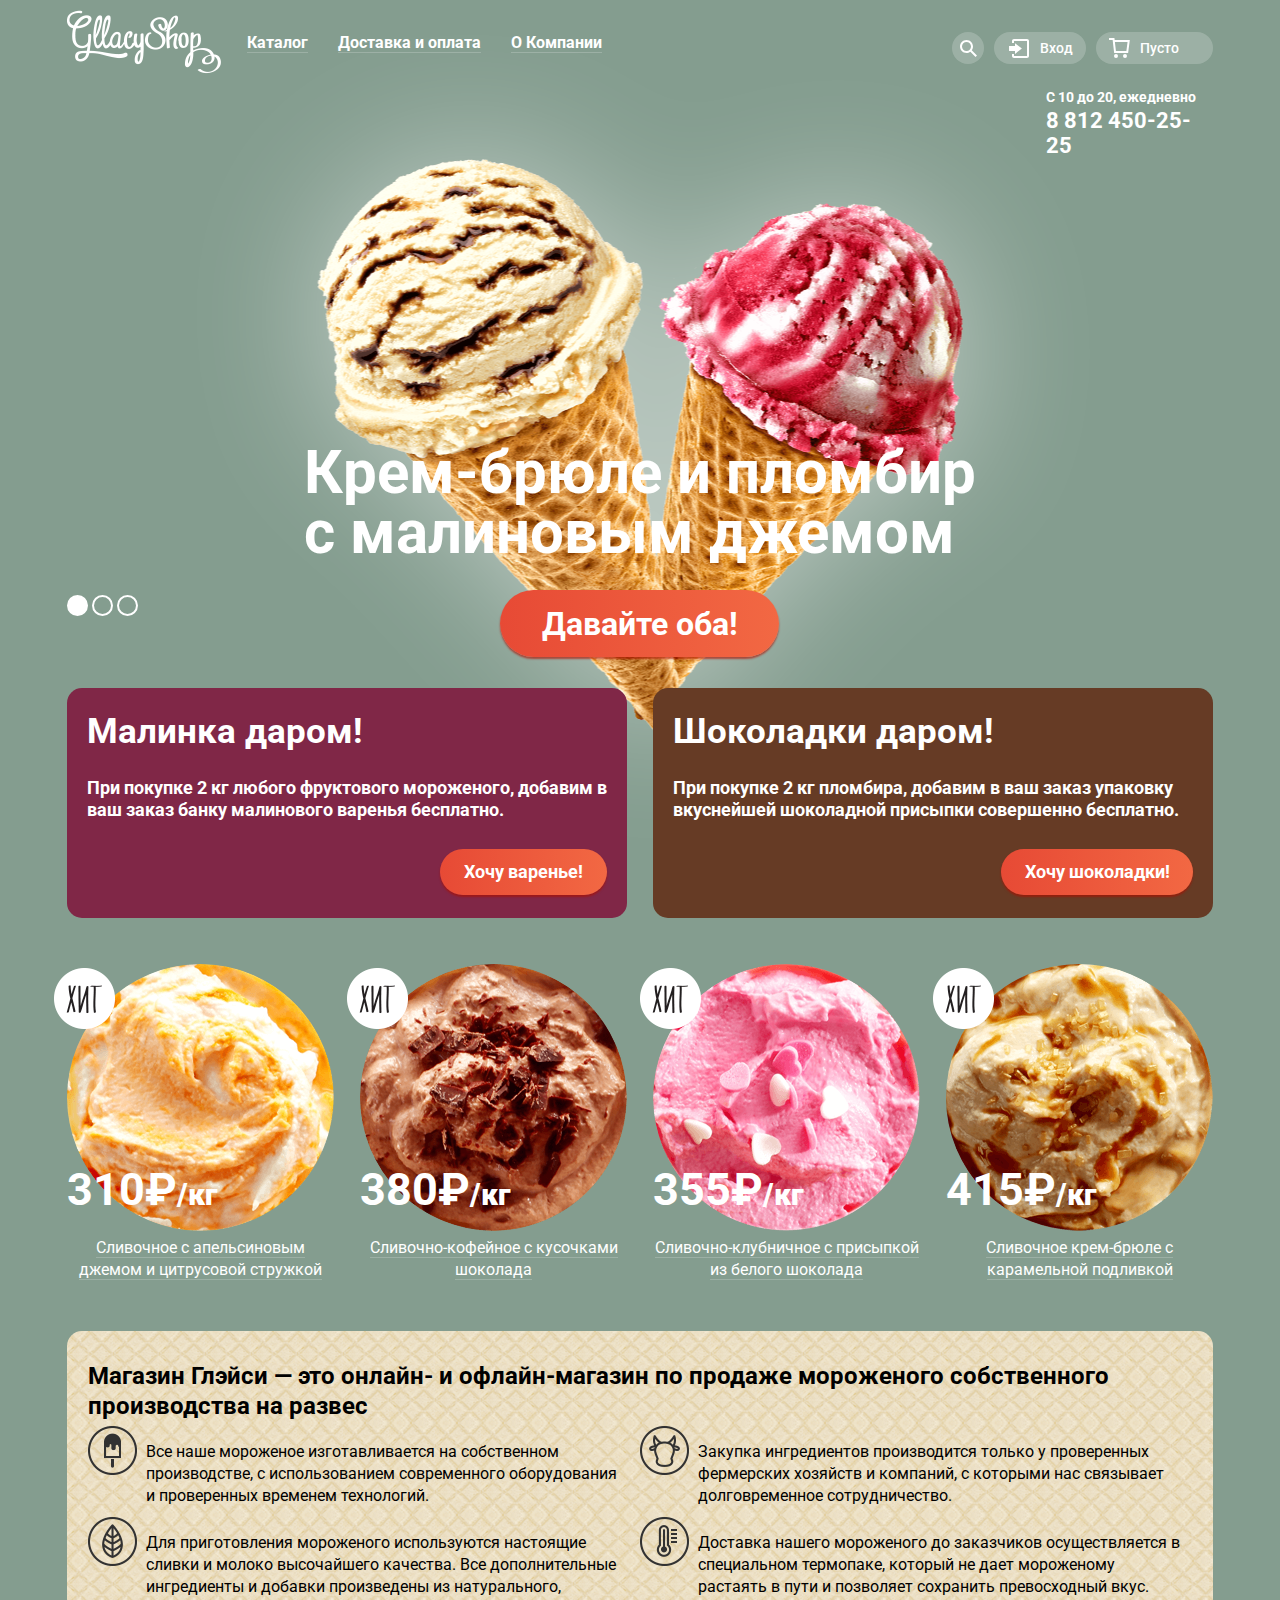
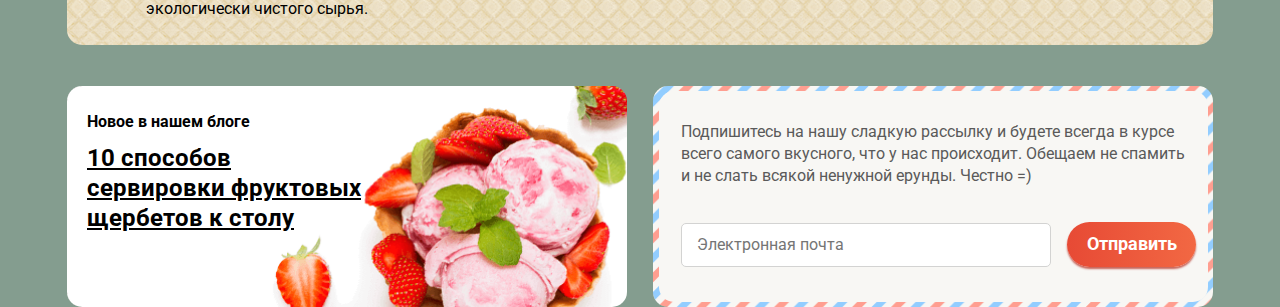
==== commit ee041f09: "Версія 12" ====
--- a/index.html
+++ b/index.html
@@ -256,6 +256,28 @@
 				</div>
 			</div>
 		</section>
+		<section class="our-news">
+			<div class="container">
+				<h2 class="visually-hidden">Наши новости</h2>
+				<div class="news-item">
+					<h3>Новое в нашем блоге</h3>
+					<a href="">
+						10 способов сервировки фруктовых щербетов к столу
+					</a>
+				</div>
+				<form class="news-form" action="https://echo.htmlacademy.ru" method="post">
+					<div class="form-wrapper">
+						<p class="form-description">
+							Подпишитесь на нашу сладкую рассылку и будете всегда в курсе всего самого вкусного, что у нас происходит. Обещаем не спамить и не слать всякой ненужной ерунды. Честно =) 
+						</p>
+						<p class="your-email">
+							<input type="email" name="email" id="email" placeholder="Электронная почта" required="">
+							<button type="submit">Отправить</button>
+						</p>
+					</div>
+				</form>
+			</div>
+		</section>
 	</article>
 </body>
 </html>--- a/css/style.css
+++ b/css/style.css
@@ -741,5 +741,96 @@
 	width: 49px;
 	height: 49px;
 }
-
-
+.our-news {
+	margin-top: 41px;
+}
+.our-news .container {
+	display: flex;
+	justify-content: space-between;
+}
+.our-news .news-item,
+.our-news form {
+	width: 560px;
+	min-height: 220px;
+	background-color: #ffffff;
+	border-radius: 15px;
+}
+.our-news .news-item {
+	padding: 25px 20px;
+	box-sizing: border-box;
+	background-image: url(../img/news-background.png);
+	background-repeat: no-repeat;
+	background-size: cover;
+}
+.news-item h3 {
+	margin: 0;
+	font-size: 16px;
+}
+.news-item a {
+	display: block;
+	margin-top: 10px;
+	width: 285px;
+	font-size: 24px;
+	line-height: 30px;
+	font-weight: 700;
+	color: #000000;
+	text-decoration: underline;
+}
+.our-news .news-form {
+	margin-left: auto;
+	padding: 5px;
+	padding-left: 6px;
+	box-sizing: border-box;
+	background-image: url(../img/form-background.png);
+	background-size: cover;
+}
+.news-form .form-wrapper {
+	min-height: 210px;
+	padding-top: 30px;
+	padding-bottom: 35px;
+	padding-left: 22px;
+	box-sizing: border-box;
+	background-color: #f8f7f4;
+	border-radius: 15px;
+}
+.form-wrapper .form-description {
+	margin: 0;
+	padding-right: 11px;
+	color: #5a5a5a;
+}
+.form-wrapper .your-email {
+	display: block;
+	margin: 0;
+	padding: 0;
+	margin-top: 34.9px;
+}
+.your-email input {
+	font-size: 16px;
+	width: 370px;
+	height: 44px;
+	padding: 0 15px;
+	box-sizing: border-box;
+	border: 1px solid #d3d3d2;
+	border-radius: 5px;
+}
+.your-email button {
+	max-width: 130px;
+	font-size: 18px;
+	line-height: 24px;
+	font-weight: 700;
+	color: #ffffff;
+    padding: 10.5px 19.5px;
+    margin-left: 12px;
+	background-image: linear-gradient(90deg, rgb(231,74,53) 0%, rgb(242,104,67) 100%);
+    box-shadow: 0px 2px 2px 0px rgba(172, 16, 0, 0.64);
+    border-radius: 25px;
+}
+.your-email button:hover {
+	background-image: none;
+	background-color: #ed715f;
+	box-shadow: inset 0px -2px 0px 0px #ac1000;
+}
+.your-email button:active {
+	background-image: linear-gradient( 90deg, rgb(242,104,67) 0%, rgb(231,74,53) 100%);
+	box-shadow: inset 0px 2px 0px 0px #ac1000;
+}
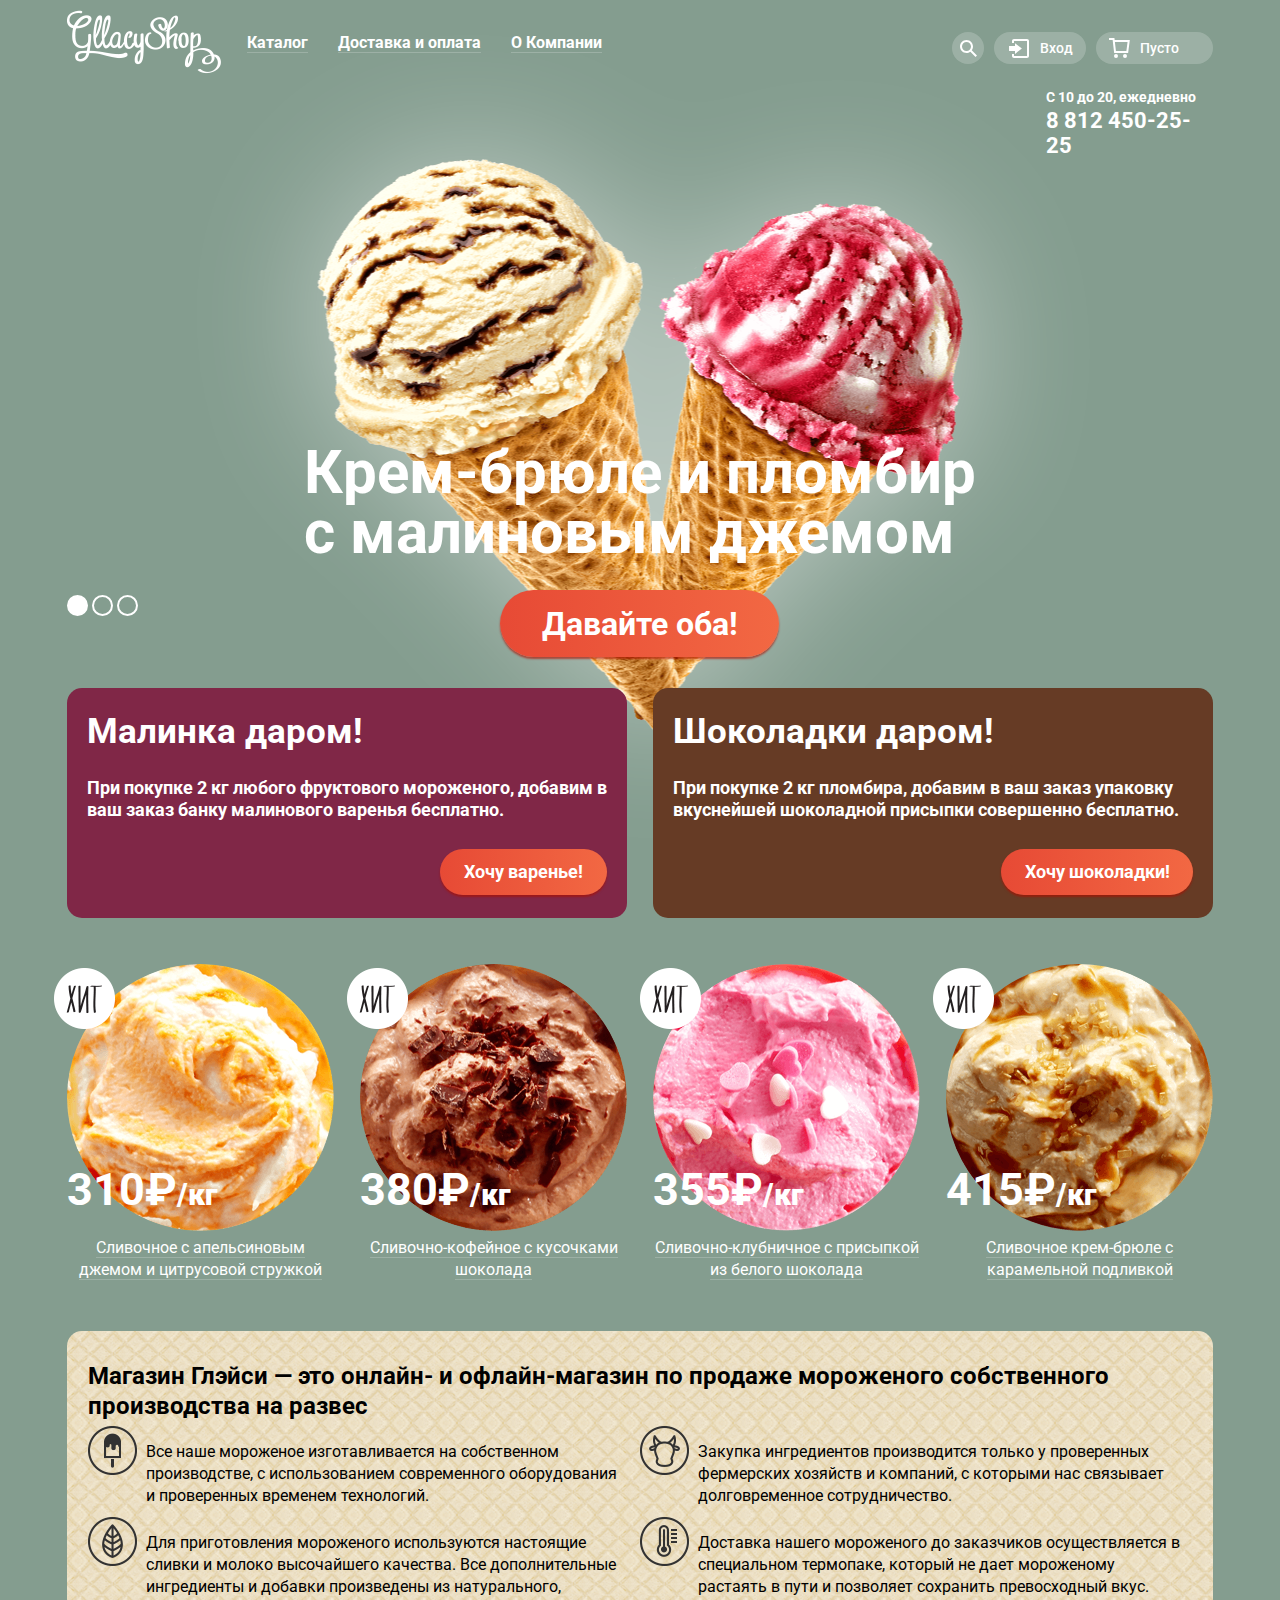
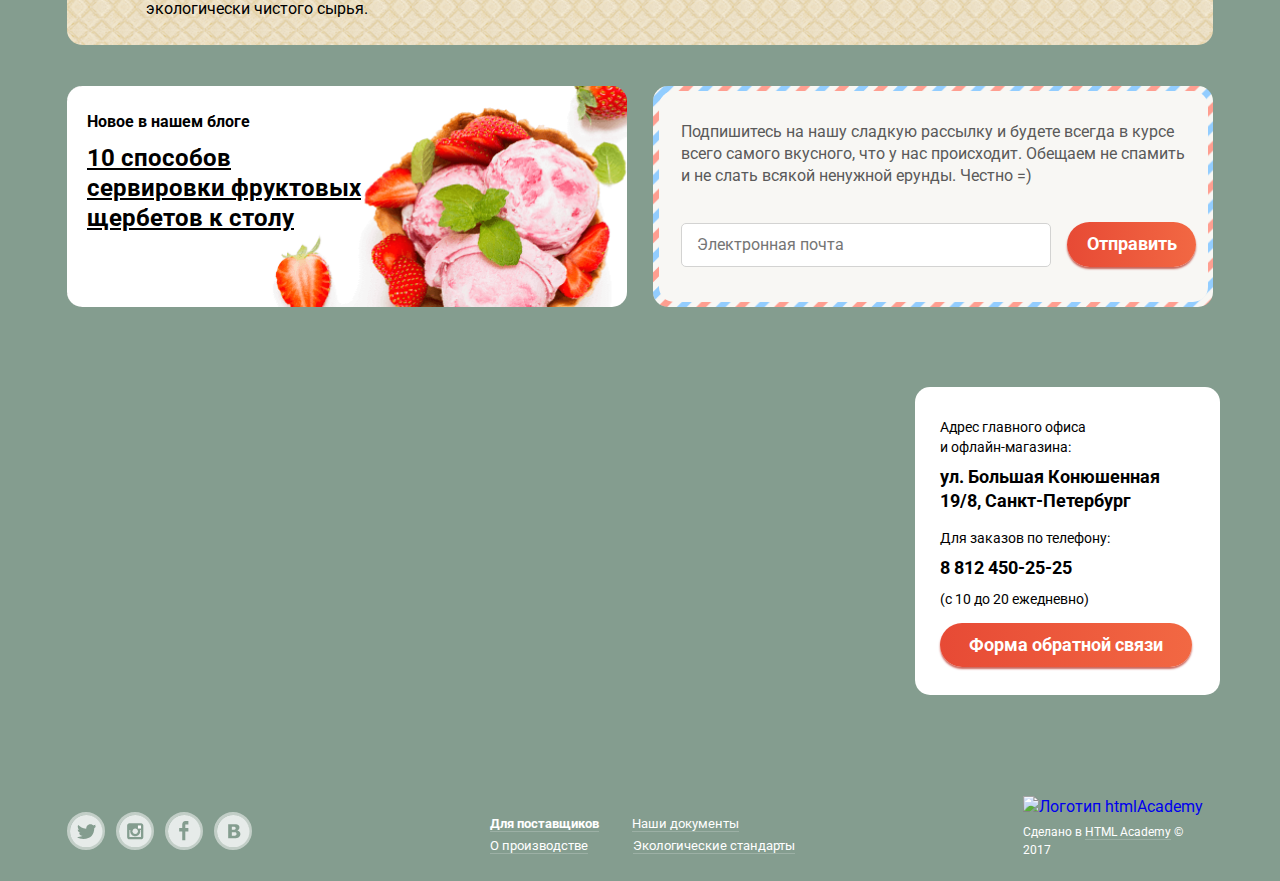
==== commit c54d02d0: "Версія 16" ====
--- a/index.html
+++ b/index.html
@@ -278,6 +278,137 @@
 				</form>
 			</div>
 		</section>
+		<section class="contact-details">
+			<div class="container">
+				<h2 class="visually-hidden">Наш адрес и контактные данные</h2>
+				<div class="map">
+					
+				</div>
+				<div class="details-feedback">
+					<div class="our-address">
+						<h3>Адрес главного офиса и офлайн-магазина:</h3>
+						<b>ул. Большая Конюшенная 19/8, Санкт-Петербург</b>
+					</div>
+					<div class="phone">
+						<h3>Для заказов по телефону:</h3>
+						<b>8 812 450-25-25</b>
+						<span>(с 10 до 20 ежедневно)</span>
+					</div>
+					<button type="button">
+						Форма обратной связи
+					</button>
+				</div>
+			</div>
+		</section>
+		<footer class="my-footer">
+			<div class="container">
+				<div class="social-footer">
+					<ul class="social-list">
+						<li class="social-item">
+							<a href="">
+								<span class="visually-hidden">Twitter</span>
+								<svg x="0px" y="0px" width="32px" height="32px" viewBox="0 0 32 32" enable-background="new 0 0 32 32" xml:space="preserve">
+								<g>
+									<path fill="#FFFFFF" d="M16,0C7.164,0,0,7.164,0,16c0,8.837,7.164,16,16,16c8.837,0,16-7.163,16-16C32,7.164,24.837,0,16,0z
+										 M23.944,12.809c-0.251,6.516-3.463,10.832-10.992,10.702c-0.14,0-0.205,0-0.233,0c-0.015,0-0.021,0-0.021,0
+										c-0.029,0-0.094,0-0.232,0c-0.447,0-4.543-0.443-5.344-1.823c2.479,0.19,4.247-0.406,5.12-1.136
+										c-1.048-0.289-2.923-0.461-3.251-2.848c0.384,0.104,0.618,0.221,1.299,0.113c-1.307-0.824-2.758-1.519-2.679-3.643
+										c0.311,0.317,1.164,0.518,1.46,0.457c-0.768-0.233-2.149-3.244-0.974-4.781c1.984,1.79,4.075,3.482,7.804,3.643
+										c0.227-2.214,1.24-3.699,3.168-4.325c1.84-0.479,3.255,0.26,3.901,1.138c0.737-0.224,1.453-0.466,2.193-0.685
+										c-0.004,0.833-0.569,1.463-0.935,1.709c0.747,0.165,1.423-0.475,1.423-0.475C25.467,11.818,24.557,12.58,23.944,12.809z"/>
+									</g>
+								</svg>
+							</a>
+						</li>
+						<li class="social-item">
+							<a href="">
+								<span class="visually-hidden">Instagram</span>
+								<svg x="0px" y="0px" width="32px" height="32px" viewBox="0 	0 32 32" enable-background="new 0 0 32 32" xml:space="preserve">
+									<g>
+										<path fill="#FFFFFF" d="M20.916,16c0,2.728-2.211,4.938-4.938,4.938S11.039,18.728,11.039,16c0-0.394,0.051-0.773,0.138-1.14
+										h-0.897v6.838h11.396V14.86h-0.897C20.865,15.227,20.916,15.606,20.916,16z"/>
+										<path fill="#FFFFFF" d="M15.978,18.659c1.466,0,2.659-1.193,2.659-2.659s-1.193-2.659-2.659-2.659
+										c-1.466,0-2.659,1.193-2.659,2.659S14.511,18.659,15.978,18.659z"/>
+										<rect x="18.637" y="10.302" fill="#FFFFFF" width="3.039" height="3.039"/>
+										<path fill="#FFFFFF" d="M16,0C7.164,0,0,7.164,0,16c0,8.837,7.164,16,16,16c8.837,0,16-7.163,16-16C32,7.164,24.837,0,16,0z
+										M23.955,21.698c0,1.254-1.025,2.279-2.279,2.279H10.279C9.026,23.978,8,22.952,8,21.698V10.302c0-1.253,1.026-2.279,2.279-2.279
+										h11.396c1.254,0,2.279,1.026,2.279,2.279V21.698z"/>
+									</g>
+								</svg>
+							</a>
+						</li>
+						<li class="social-item">
+							<a href="">
+								<span class="visually-hidden">Facebook</span>
+								<svg  x="0px" y="0px" width="32px" height="32px" viewBox="0 0 32 32" enable-background="new 0 0 32 32" xml:space="preserve">
+									<path fill="#FFFFFF" d="M16,0C7.164,0,0,7.163,0,16s7.164,16,16,16c8.837,0,16-7.164,16-16S24.837,0,16,0z M20.062,9.455h-3.021
+									v3.444h3.021v3.445h-3.021v8.61h-3.021v-8.61H11v-3.445h3.021V9.455c0-1.902,1.353-3.445,3.021-3.445h3.021V9.455z"/>
+								</svg>
+							</a>
+						</li>
+						<li class="social-item">
+							<a href="">
+								<span class="visually-hidden">Vkontakte</span>
+								<svg x="0px" y="0px" width="32px" height="32px" viewBox="0 0 32 32" enable-background="new 0 0 32 32" xml:space="preserve">
+									<g>
+										<path fill="#FFFFFF" d="M16.637,14.495c0.402-0.019,0.719-0.082,0.951-0.188c0.326-0.145,0.54-0.33,0.641-0.559
+										c0.101-0.229,0.15-0.496,0.15-0.797c0-0.232-0.058-0.465-0.174-0.697c-0.116-0.232-0.322-0.405-0.617-0.517
+										c-0.264-0.1-0.592-0.155-0.984-0.165c-0.392-0.009-0.943-0.014-1.652-0.014h-0.339v2.965h0.565
+										C15.749,14.523,16.235,14.514,16.637,14.495z"/>
+										<path fill="#FFFFFF" d="M18.118,17.084c-0.282-0.081-0.672-0.125-1.166-0.132c-0.494-0.006-1.012-0.009-1.55-0.009h-0.79v3.493
+										h0.264c1.014,0,1.74-0.003,2.18-0.009c0.438-0.007,0.843-0.088,1.212-0.245c0.377-0.157,0.633-0.364,0.774-0.625
+										s0.214-0.562,0.214-0.9c0-0.446-0.088-0.788-0.261-1.03C18.825,17.386,18.531,17.204,18.118,17.084z"/>
+										<path fill="#FFFFFF" d="M16,0C7.164,0,0,7.164,0,16c0,8.837,7.164,16,16,16c8.837,0,16-7.163,16-16C32,7.164,24.837,0,16,0z
+										M22.602,20.531c-0.273,0.533-0.646,0.976-1.124,1.327c-0.552,0.415-1.161,0.71-1.823,0.886s-1.501,0.264-2.519,0.264h-6.121V8.987
+										h5.443c1.13,0,1.957,0.038,2.48,0.113c0.524,0.076,1.045,0.242,1.561,0.5c0.533,0.27,0.929,0.632,1.189,1.087
+										c0.26,0.455,0.392,0.975,0.392,1.558c0,0.678-0.179,1.278-0.536,1.795c-0.358,0.518-0.863,0.92-1.517,1.208v0.075
+										c0.917,0.182,1.642,0.559,2.179,1.13c0.537,0.571,0.807,1.325,0.807,2.261C23.013,19.392,22.875,19.997,22.602,20.531z"/>
+									</g>
+								</svg>
+							</a>
+						</li>
+					</ul>
+				</div>
+				<div class="footer-menu">
+					<ul class="footer-menu-list">
+						<li class="footer-menu-item">
+							<a href="">Для поставщиков</a>
+						</li>
+						<li class="footer-menu-item">
+							<a href="">Наши документы</a>
+						</li>
+						<li class="footer-menu-item">
+							<a href="">О производстве</a>
+						</li>
+						<li class="footer-menu-item">
+							<a href="">Экологические стандарты</a>
+						</li>
+					</ul>
+				</div>
+				<div class="copurigth">
+					<div class="copurigth-wrapper">
+						<a class="copurigth-logo" href="https://htmlacademy.ru/intensive/htmlcss">
+							<img src="img/logo-htmlacademyl.png" width="108" height="39" alt="Логотип htmlAcademy">
+						</a>
+						<p>Сделано в <a class="copurigth-link" href="https://htmlacademy.ru/intensive/htmlcss">HTML Academy</a> © 2017</p>
+					</div>
+				</div>
+			</div>
+		</footer>
 	</article>
+	<section class="feedback-popup">
+		<div class="feedback-popup-wrapper">	
+			<h2>Мы обязательно вам ответим!</h2>
+			<form class="feedback-form" action="https://echo.htmlacademy.ru" method="post">
+				<input type="text" name="user-name" id="user-name" placeholder="Как вас зовут?" required="">
+				<input type="email" name="user-email" id="user-email" placeholder="Ваша почта для ответа?" required="">
+				<textarea name="text" id="inscription-text" placeholder="Напишите что-нибудь..." required=""></textarea>
+				<button class="submit-button" type="submit">
+					Отправить
+				</button>
+				<button class="feedback-popup-close" type="button"></button>
+			</form>
+		</div>
+	</section>
 </body>
 </html>--- a/css/style.css
+++ b/css/style.css
@@ -13,7 +13,8 @@
 	background: none;
 	cursor: pointer;
 }
-input {
+input,
+textarea {
 	font-family: "Roboto", Arial, sans-serif;
 }
 .visually-hidden:not(:focus):not(:active),
@@ -317,7 +318,7 @@
 .authorization button:hover {
 	background-image: none;
 	background-color: #ed715f;
-	box-shadow: inset 0px -2px 0px 0px #ac1000;
+	box-shadow: 0px 2px 0px 0px #ac1000;
 }
 .authorization button:active {
 	background-image: linear-gradient( 90deg, rgb(242,104,67) 0%, rgb(231,74,53) 100%);
@@ -489,7 +490,7 @@
 .slider-item a:hover {
 	background-image: none;
 	background-color: #ed715f;
-	box-shadow: inset 0px -2px 0px 0px #ac1000;
+	box-shadow: 0px 2px 0px 0px #ac1000;
 }
 .slider-item a:active {
 	background-image: linear-gradient( 90deg, rgb(242,104,67) 0%, rgb(231,74,53) 100%);
@@ -564,7 +565,7 @@
 .action-item a:hover {
 	background-image: none;
 	background-color: #ed715f;
-	box-shadow: inset 0px -2px 0px 0px #ac1000;
+	box-shadow: 0px 2px 0px 0px #ac1000;
 }
 .action-item a:active {
 	background-image: linear-gradient( 90deg, rgb(242,104,67) 0%, rgb(231,74,53) 100%);
@@ -652,7 +653,7 @@
 .ice-item-container .fast-browsing:hover {
 	background-image: none;
 	background-color: #ed715f;
-	box-shadow: inset 0px -2px 0px 0px #ac1000;
+	box-shadow: 0px 2px 0px 0px #ac1000;
 }
 .ice-item-container .fast-browsing:active {
 	background-image: linear-gradient( 90deg, rgb(242,104,67) 0%, rgb(231,74,53) 100%);
@@ -828,9 +829,320 @@
 .your-email button:hover {
 	background-image: none;
 	background-color: #ed715f;
-	box-shadow: inset 0px -2px 0px 0px #ac1000;
+	box-shadow: 0px 2px 0px 0px #ac1000;
 }
 .your-email button:active {
 	background-image: linear-gradient( 90deg, rgb(242,104,67) 0%, rgb(231,74,53) 100%);
 	box-shadow: inset 0px 2px 0px 0px #ac1000;
 }
+.contact-details {
+	margin-top: 40px;
+}
+.contact-details .container {
+	padding: 0;
+	position: relative;
+}
+.contact-details .map {
+	min-height: 430px;
+	background-image: url(../img/map.jpg);
+	background-size: cover;
+}
+.contact-details .details-feedback {
+	position: absolute;
+	top: 40px;
+	right: 20px;
+	width: 305px;
+	min-height: 307px;
+	background-color: #ffffff;
+	padding: 30px 25px 28px 25px;
+	box-sizing: border-box;
+	border-radius: 15px;
+}
+.details-feedback p {
+	margin: 0;
+}
+.details-feedback h3 {
+	margin: 0;
+	font-size: 14px;
+	font-weight: 400;
+	line-height: 20px;
+}
+.details-feedback b {
+	display: block;
+	margin-top: 8px;
+	font-size: 18px;
+	line-height: 24px;
+}
+.details-feedback .phone {
+	margin-top: 15px;
+}
+.our-address h3 {
+	padding-right: 105px;
+}
+.phone span {
+	display: block;
+	margin-top: 8px;
+	font-size: 14px;
+	line-height: 22px;
+}
+.details-feedback button {
+	margin-top: 13px;
+	font-size: 18px;
+	line-height: 24px;
+	font-weight: 700;
+	color: #ffffff;
+	width: 252px;
+	padding: 10px 0;
+	background-image: linear-gradient(90deg, rgb(231,74,53) 0%, rgb(242,104,67) 100%);
+    box-shadow: 0px 2px 2px 0px rgba(172, 16, 0, 0.64);
+    border-radius: 25px;
+}
+.details-feedback button:hover {
+	background-image: none;
+	background-color: #ed715f;
+	box-shadow:  0px 2px 0px 0px #ac1000;
+}
+.details-feedback button:active {
+	background-image: linear-gradient( 90deg, rgb(242,104,67) 0%, rgb(231,74,53) 100%);
+	box-shadow: inset 0px 2px 0px 0px #ac1000;
+}
+.my-footer .container {
+	display: flex;
+	padding-top: 35px;
+	padding-bottom: 25px;
+}
+.social-footer .social-list {
+	display: flex;
+	justify-content: space-between;
+	margin: 0;
+	padding: 0;
+	list-style: none;
+	width: 185px;
+}
+.social-list .social-item {
+	position: relative;
+	width: 38px;
+	height: 38px;
+	border: 3px solid rgba(255, 255, 255, 0.5);
+	box-sizing: border-box;
+	border-radius: 50%;
+	cursor: pointer;
+}
+.social-item a {
+	display: block;
+	width: 32px;
+	height: 32px;
+}
+.social-item svg {
+	position: absolute;
+	width: 32.5px;
+	height: 32.5px;
+	top: 0px;
+	left: 0px;
+}
+.social-item path {
+	fill: #e6ebe9;
+}
+.social-item:hover path {
+	fill: #ffffff;
+}
+.social-item:active path {
+	fill: #e9e9e9;
+}
+.my-footer .footer-menu {
+	width: 328px;
+	margin-left: 215px;
+	padding-left: 23px;
+	box-sizing: border-box;
+}
+.footer-menu .footer-menu-list {
+	display: flex;
+	justify-content: space-between;
+	flex-wrap: wrap;
+	list-style: none;
+	margin: 0;
+	padding: 0;
+}
+.footer-menu-list a {
+	position: relative;
+	font-size: 13px;
+	line-height: 18px;
+	font-weight: 400;
+	color: #ffffff;
+	border-bottom: 1px solid rgba(255, 255, 255, 0.2)
+}
+.footer-menu-item:first-child a {
+	font-weight: 700;
+}
+.footer-menu-item:nth-child(2) a {
+	margin-right: 56px;
+}
+.footer-menu-item:first-child a::before {
+	content: "";
+    width: 15px;
+    height: 14px;
+    position: absolute;
+    top: 4px;
+    left: -22px;
+    background-image: url(../img/heart.svg);
+    background-repeat: no-repeat;
+}
+.footer-menu-item a:hover,
+.footer-menu-item a:active {
+	color: #ffbc98;
+	border-bottom: 1px solid rgba(255, 188, 158, 0.2);
+}
+.my-footer .copurigth {
+	display: flex;
+	flex-direction: column;
+	position: relative;
+	margin-left: auto;
+}
+.copurigth .copurigth-wrapper {
+	width: 190px;
+	position: absolute;
+    top: -16px;
+    left: -190px;
+}
+.copurigth-logo:hover img {
+	opacity: 0.8;
+}
+.copurigth-logo:active img {
+	opacity: 0.6;
+}
+.copurigth p {
+	font-size: 12px;
+	line-height: 18px;
+	color: #ffffff;
+	margin: 0;
+	margin-top: 5px;
+}
+.copurigth .copurigth-link {
+	color: #ffffff;
+	border-bottom: 1px solid rgba(255, 255, 255, 0.2);
+}
+.copurigth .copurigth-link:hover,
+.copurigth .copurigth-link:active {
+	color: #ffbc98;
+	border-bottom: 1px solid rgba(255, 188, 158, 0.2);
+}
+.feedback-popup {
+	display: none;
+	position: fixed;
+    top: 0;
+    left: 0;
+    width: 100%;
+    height: 100%;
+    background-color: rgba(50, 50, 50, 0.2);
+    z-index: 2;
+}
+.feedback-popup-wrapper {
+	position: fixed;
+	left: 50%;
+	margin-left: -239px;
+	padding: 25px 25px 25px 24px;
+	box-sizing: border-box;
+	bottom: 100px;
+	width: 478px;
+	background-color: #f8f7f4;
+	border-radius: 10px;
+	z-index: 2;
+}
+.feedback-popup-wrapper h2 {
+	margin: 0;
+	margin-bottom: 25px;
+	font-size: 24px;
+	line-height: 28px;
+	font-weight: 500;
+}
+.feedback-popup-wrapper .feedback-form {
+	position: relative;
+	display: flex;
+	flex-direction: column;
+}
+.feedback-form input {
+	width: 267px;
+	height: 44px;
+	padding-left: 15px;
+	padding-right: 20px;
+	border: 1px solid #d3d3d2;
+	box-sizing: border-box;
+	border-radius: 5px;
+	margin-bottom: 13px;
+}
+.feedback-form input:hover,
+.feedback-form textarea:hover {
+	padding-left: 14px;
+	border: 2px solid #c7c6c5;
+}
+.feedback-form input:focus,
+.feedback-form textarea:focus {
+	font-weight: 700;
+	border: 2px solid #8fbdec;
+	outline: none;
+}
+.feedback-form input:focus::placeholder,
+.feedback-form textarea:focus::placeholder  {
+	color: transparent;
+	transition: color 0.3s;
+}
+.feedback-form textarea {
+	display: block;
+	padding-top: 10px;
+	padding-left: 15px;
+	padding-right: 20px;
+	padding-bottom: 10px;
+	min-width: 428px;
+	max-width: 428px;
+	min-height: 155px;
+	max-height: 200px;
+	box-sizing: border-box;
+	border: 1px solid #d3d3d2;
+}
+.feedback-form textarea:hover {
+	padding-top: 9px;
+}
+.feedback-form .submit-button {
+	align-self: flex-end;
+	padding: 10.5px 24px;
+	margin-top: 25px;
+	font-size: 18px;
+	line-height: 24px;
+	color: #ffffff;
+	font-weight: 700;
+	background-image: linear-gradient(90deg, rgb(231,74,53) 0%, rgb(242,104,67) 100%);
+    box-shadow: 0px 2px 2px 0px rgba(172, 16, 0, 0.64);
+    border-radius: 25px;
+}
+.feedback-form .submit-button:hover {
+	background-image: none;
+	background-color: #ed715f;
+	box-shadow:  0px 2px 0px 0px #ac1000;
+}
+.feedback-form .submit-button:active {
+	background-image: linear-gradient( 90deg, rgb(242,104,67) 0%, rgb(231,74,53) 100%);
+	box-shadow: inset 0px 2px 0px 0px #ac1000;
+}
+.feedback-form .feedback-popup-close {
+	position: absolute;
+	top: -55px;
+	right: 0;
+	width: 18px;
+	height: 18px;
+}
+.feedback-form .feedback-popup-close::before,
+.feedback-form .feedback-popup-close::after {
+	content: "";
+	position: absolute;
+	top: 7.5px;
+	left: -1.5px;
+	width: 21px;
+	height: 3px;
+	background-color: #231f20;
+}
+.feedback-form .feedback-popup-close::before {
+	transform: rotate(45deg);
+}
+.feedback-form .feedback-popup-close::after {
+	transform: rotate(-45deg);
+}